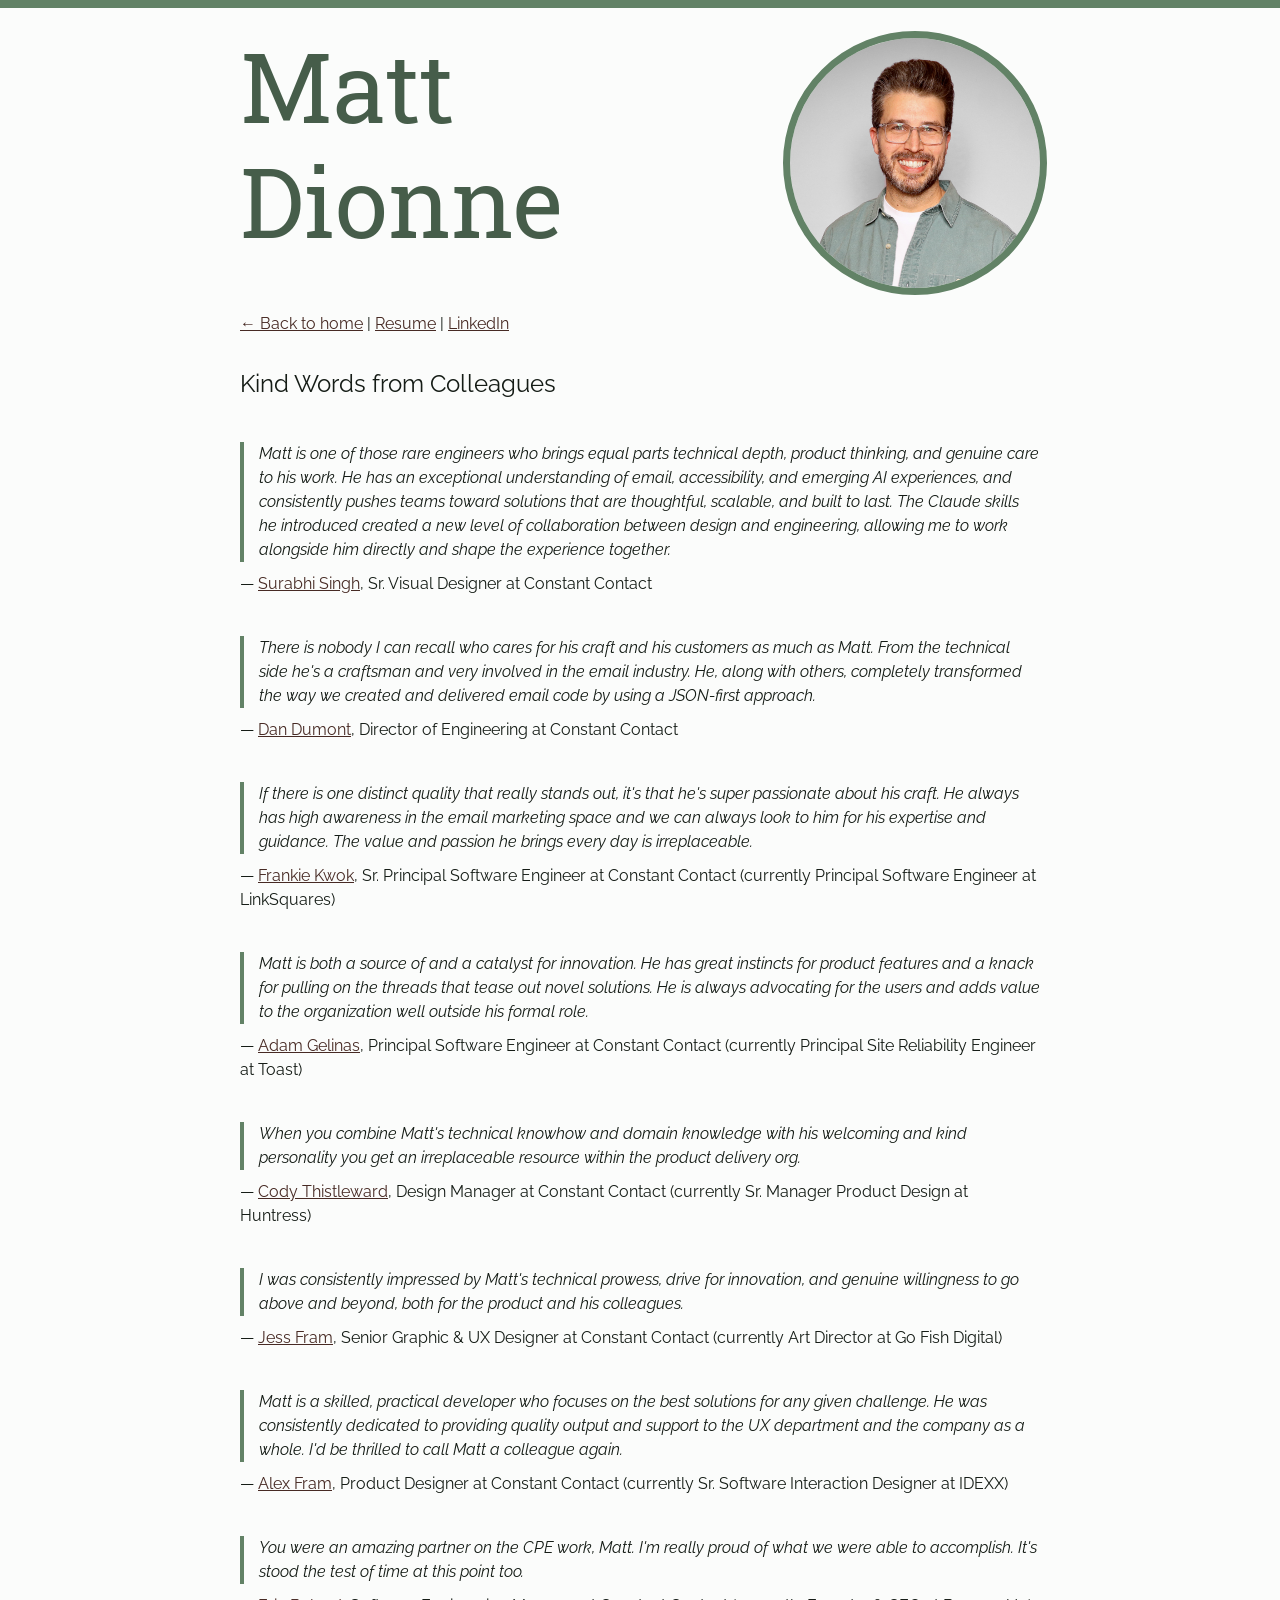
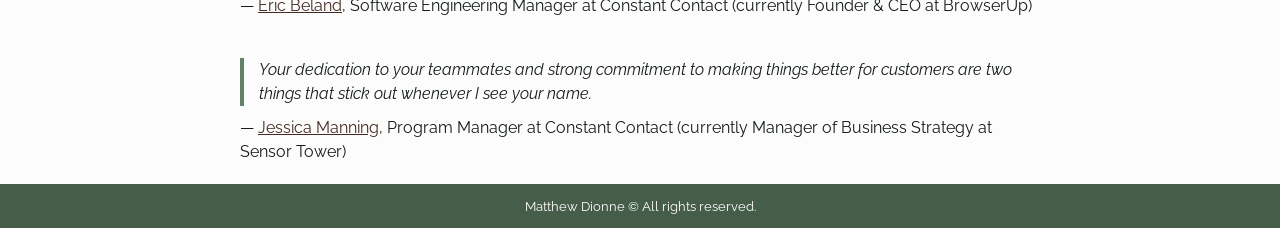
==== kind-words/index.html @ 1f5f088c "added references page, updated resume content, updated page structure and styles" ====
<!DOCTYPE html>
<html lang="en">
<head>
  <meta charset="utf-8">
  <meta name="viewport" content="width=device-width, initial-scale=1">
  <title>Matt Dionne - References</title>
  <link rel="stylesheet" href="/css/main.css">
</head>
<body>
  <div class="container">
    <header>
      <h1>Matt<br>Dionne</h1>
      <div class="profile-image"><img src="/images/matthew-dionne-2026-square.png" alt=""></div>
    </header>
    <nav><a href="/">&#8592; Back to home</a> | <a href="/resume" target="_blank">Resume</a> | <a rel="me" href="https://www.linkedin.com/in/matthewdionne/" target="_blank">LinkedIn</a></nav>
    <main>
      <article>
        <h2>Kind Words from Colleagues</h2>
        <figure>
          <blockquote cite="https://www.linkedin.com/in/matthewdionne/details/recommendations/">
            <p>Matt is one of those rare engineers who brings equal parts technical depth, product thinking, and genuine care to his work. He has an exceptional understanding of email, accessibility, and emerging AI experiences, and consistently pushes teams toward solutions that are thoughtful, scalable, and built to last. The Claude skills he introduced created a new level of collaboration between design and engineering, allowing me to work alongside him directly and shape the experience together.</p>
          </blockquote>
          <figcaption>
            <p>— <a href="https://www.surabhiart.com" target="_blank">Surabhi Singh</a>, Sr. Visual Designer at Constant Contact</p>
          </figcaption>
        </figure>
        <figure>
          <blockquote cite="https://www.linkedin.com/in/matthewdionne/details/recommendations/">
            <p>There is nobody I can recall who cares for his craft and his customers as much as Matt. From the technical side he's a craftsman and very involved in the email industry. He, along with others, completely transformed the way we created and delivered email code by using a JSON-first approach.</p>
          </blockquote>
          <figcaption>
            <p>— <a href="https://www.linkedin.com/in/danieldumont/" target="_blank">Dan Dumont</a>, Director of Engineering at Constant Contact</p>
          </figcaption>
        </figure>
        <figure>
          <blockquote cite="https://www.linkedin.com/in/matthewdionne/details/recommendations/">
            <p>If there is one distinct quality that really stands out, it's that he's super passionate about his craft. He always has high awareness in the email marketing space and we can always look to him for his expertise and guidance. The value and passion he brings every day is irreplaceable.</p>
          </blockquote>
          <figcaption>
            <p>— <a href="https://www.linkedin.com/in/frankkwok/" target="_blank">Frankie Kwok</a>, Sr. Principal Software Engineer at Constant Contact (currently Principal Software Engineer at LinkSquares)</p>
          </figcaption>
        </figure>
        <figure>
          <blockquote cite="https://www.linkedin.com/in/matthewdionne/details/recommendations/">
            <p>Matt is both a source of and a catalyst for innovation. He has great instincts for product features and a knack for pulling on the threads that tease out novel solutions. He is always advocating for the users and adds value to the organization well outside his formal role.</p>
          </blockquote>
          <figcaption>
            <p>— <a href="https://www.linkedin.com/in/adam-gelinas-7276463/" target="_blank">Adam Gelinas</a>, Principal Software Engineer at Constant Contact (currently Principal Site Reliability Engineer at Toast)</p>
          </figcaption>
        </figure>
        <figure>
          <blockquote cite="https://www.linkedin.com/in/matthewdionne/details/recommendations/">
            <p>When you combine Matt's technical knowhow and domain knowledge with his welcoming and kind personality you get an irreplaceable resource within the product delivery org.</p>
          </blockquote>
          <figcaption>
            <p>— <a href="https://www.linkedin.com/in/codydesigner/" target="_blank">Cody Thistleward</a>, Design Manager at Constant Contact (currently Sr. Manager Product Design at Huntress)</p>
          </figcaption>
        </figure>
        <figure>
          <blockquote cite="https://www.linkedin.com/in/matthewdionne/details/recommendations/">
            <p>I was consistently impressed by Matt's technical prowess, drive for innovation, and genuine willingness to go above and beyond, both for the product and his colleagues.</p>
          </blockquote>
          <figcaption>
            <p>— <a href="https://www.linkedin.com/in/jessmarina/" target="_blank">Jess Fram</a>, Senior Graphic & UX Designer at Constant Contact (currently Art Director at Go Fish Digital)</p>
          </figcaption>
        </figure>
        <figure>
          <blockquote cite="https://www.linkedin.com/in/matthewdionne/details/recommendations/">
            <p>Matt is a skilled, practical developer who focuses on the best solutions for any given challenge. He was consistently dedicated to providing quality output and support to the UX department and the company as a whole. I'd be thrilled to call Matt a colleague again.</p>
          </blockquote>
          <figcaption>
            <p>— <a href="https://www.linkedin.com/in/alexfram/" target="_blank">Alex Fram</a>, Product Designer at Constant Contact (currently Sr. Software Interaction Designer at IDEXX)</p>
          </figcaption>
        </figure>
        <figure>
          <blockquote cite="https://www.linkedin.com/feed/update/urn:li:activity:7493719304236843008/">
            <p>You were an amazing partner on the CPE work, Matt. I'm really proud of what we were able to accomplish. It's stood the test of time at this point too.</p>
          </blockquote>
          <figcaption>
            <p>— <a href="https://www.linkedin.com/in/eric-beland-872b46/" target="_blank">Eric Beland</a>, Software Engineering Manager at Constant Contact (currently Founder & CEO at BrowserUp)</p>
          </figcaption>
        </figure>
        <figure>
          <blockquote cite="https://www.linkedin.com/feed/update/urn:li:activity:7493719304236843008/">
            <p>Your dedication to your teammates and strong commitment to making things better for customers are two things that stick out whenever I see your name.</p>
          </blockquote>
          <figcaption>
            <p>— <a href="https://www.linkedin.com/in/jessicamanning-customerexperience/" target="_blank">Jessica Manning</a>, Program Manager at Constant Contact (currently Manager of Business Strategy at Sensor Tower)</p>
          </figcaption>
        </figure>
      </article>
    </main>
  </div>
  <footer>
    <p><small>Matthew Dionne &copy; All rights reserved.</small></p>
  </footer>
</body>
</html>
---- css/main.css ----
@import url('https://fonts.googleapis.com/css2?family=Raleway:ital,wght@0,100..900;1,100..900&family=Roboto+Slab:wght@100..900&display=swap');

html, body {
  height: 100%;
  margin: 0;
  padding: 0;
}
body {
  background: #FBFCFB;
  display: flex;
  flex-direction: column;
}
h1, h2, h3, h4, p, nav, li {
  font-family: Raleway, sans-serif;
  color: #151C16;
  margin: 0;
  padding: 10px 0px;
  line-height: 1.5em;
  font-weight: normal;
}
h1 {
  font-family: "Roboto Slab", serif;
  font-size: 6em;
  line-height: 1.2em;
  color: #465D4A;
}
a {
  color: #472a24;
}
ul, figure {
  margin: 0;
}
blockquote {
  border-left: 4px solid #628266;
  font-style: italic;
  margin: 30px 0 0;
  padding-left: 15px;
}
blockquote p {
  padding: 0;
}
.container {
  border-top: 8px solid #628266;
  flex: 1;
}
header {
  display: flex;
  flex-wrap: wrap;
}
header, nav, main {
  max-width: 800px;
  margin: 0 auto;
  padding: 10px 20px;
}
header h1 {
  flex: 3;
}
header .profile-image {
  flex: 1;
  padding: 20px 0px 0px;
  text-align: center;
}
header img {
  width: 250px;
  border-radius: 150px;
  outline: 7px solid #628266;
}
footer {
  background-color: #465D4A;
  text-align: center;
}
footer p {
  color: #FFFFFF;
}
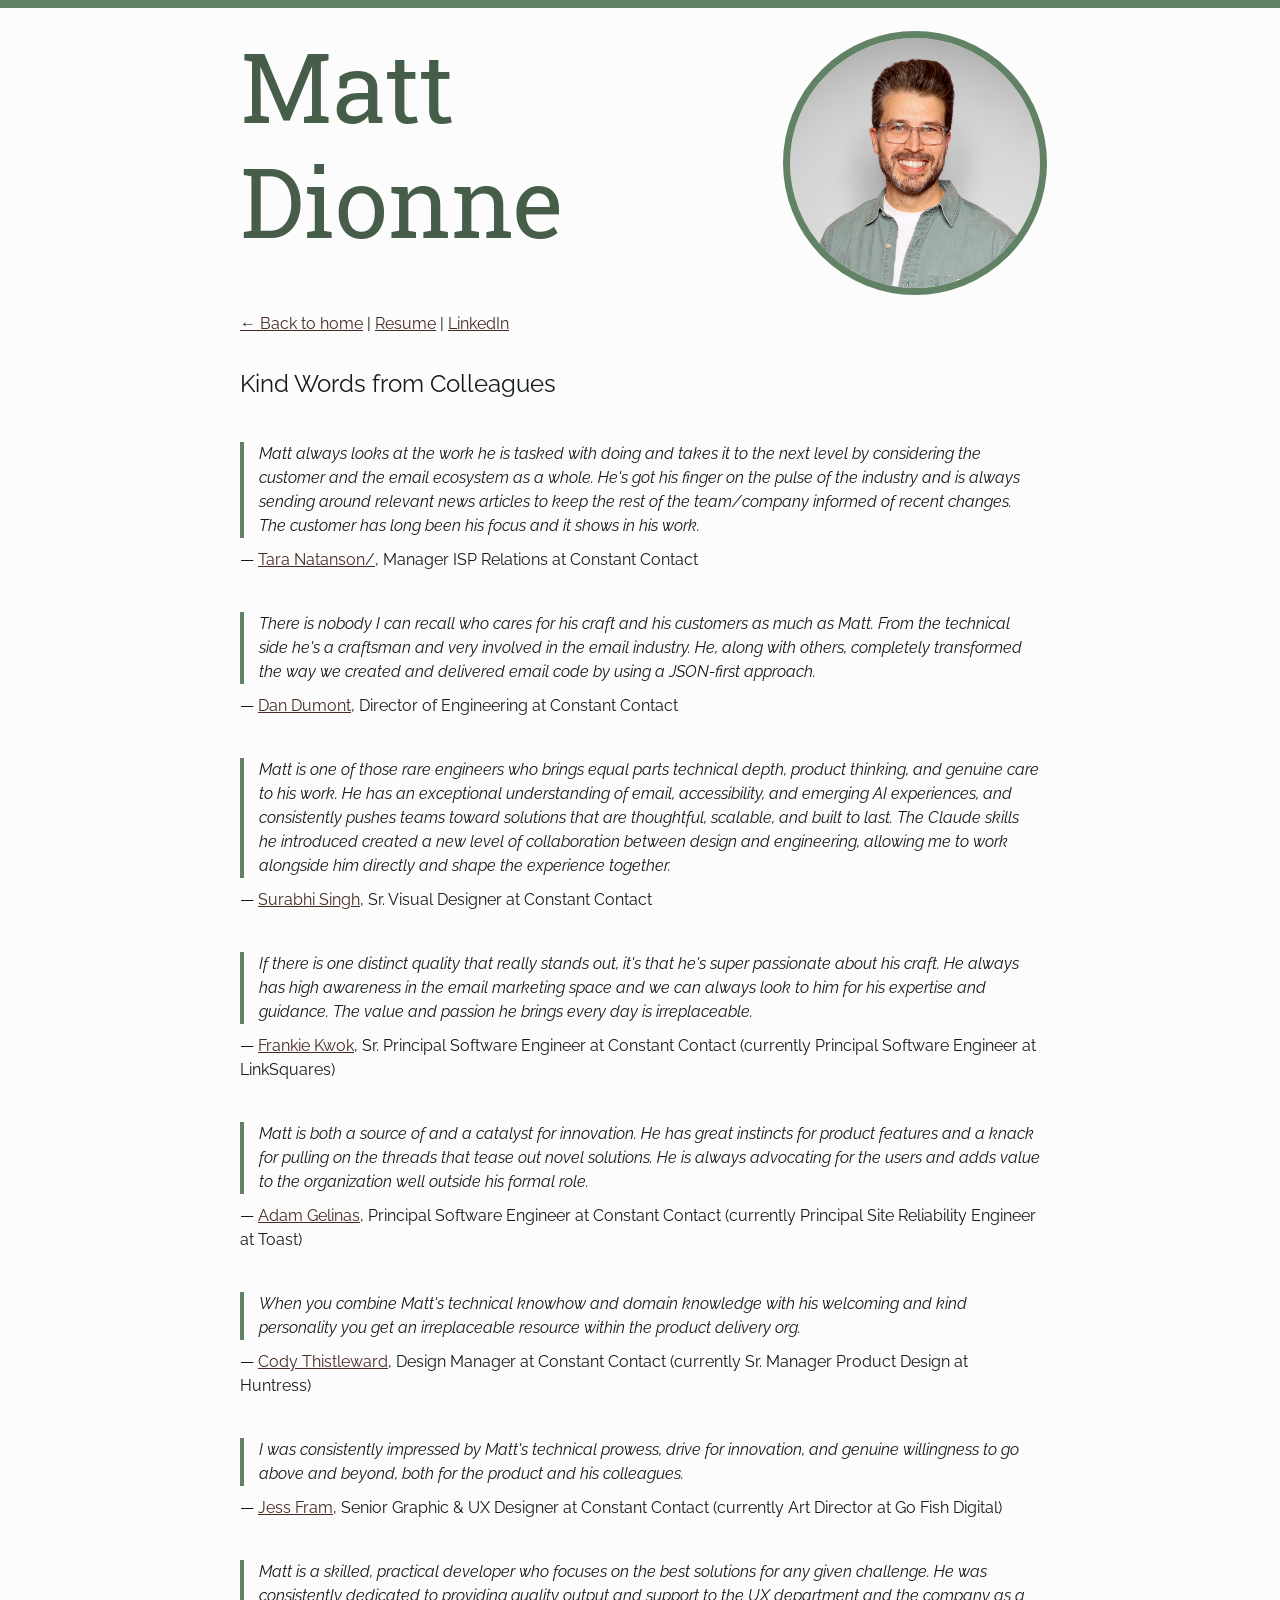
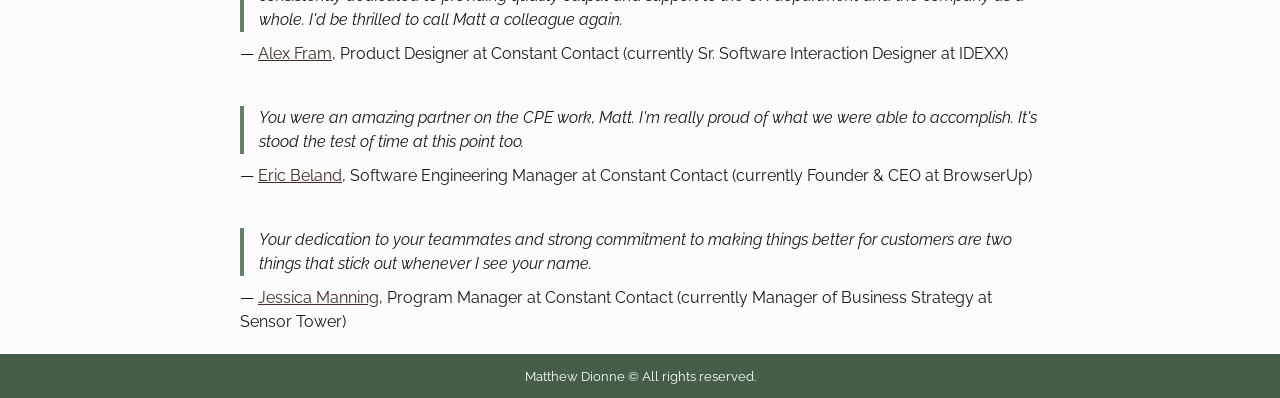
==== commit b2c65560: "added new reference" ====
--- a/kind-words/index.html
+++ b/kind-words/index.html
@@ -18,10 +18,10 @@
         <h2>Kind Words from Colleagues</h2>
         <figure>
           <blockquote cite="https://www.linkedin.com/in/matthewdionne/details/recommendations/">
-            <p>Matt is one of those rare engineers who brings equal parts technical depth, product thinking, and genuine care to his work. He has an exceptional understanding of email, accessibility, and emerging AI experiences, and consistently pushes teams toward solutions that are thoughtful, scalable, and built to last. The Claude skills he introduced created a new level of collaboration between design and engineering, allowing me to work alongside him directly and shape the experience together.</p>
+            <p>Matt always looks at the work he is tasked with doing and takes it to the next level by considering the customer and the email ecosystem as a whole. He's got his finger on the pulse of the industry and is always sending around relevant news articles to keep the rest of the team/company informed of recent changes. The customer has long been his focus and it shows in his work.</p>
           </blockquote>
           <figcaption>
-            <p>— <a href="https://www.surabhiart.com" target="_blank">Surabhi Singh</a>, Sr. Visual Designer at Constant Contact</p>
+            <p>— <a href="https://www.linkedin.com/in/tara-natanson/" target="_blank">Tara Natanson/</a>, Manager ISP Relations at Constant Contact</p>
           </figcaption>
         </figure>
         <figure>
@@ -30,6 +30,14 @@
           </blockquote>
           <figcaption>
             <p>— <a href="https://www.linkedin.com/in/danieldumont/" target="_blank">Dan Dumont</a>, Director of Engineering at Constant Contact</p>
+          </figcaption>
+        </figure>
+        <figure>
+          <blockquote cite="https://www.linkedin.com/in/matthewdionne/details/recommendations/">
+            <p>Matt is one of those rare engineers who brings equal parts technical depth, product thinking, and genuine care to his work. He has an exceptional understanding of email, accessibility, and emerging AI experiences, and consistently pushes teams toward solutions that are thoughtful, scalable, and built to last. The Claude skills he introduced created a new level of collaboration between design and engineering, allowing me to work alongside him directly and shape the experience together.</p>
+          </blockquote>
+          <figcaption>
+            <p>— <a href="https://www.surabhiart.com" target="_blank">Surabhi Singh</a>, Sr. Visual Designer at Constant Contact</p>
           </figcaption>
         </figure>
         <figure>
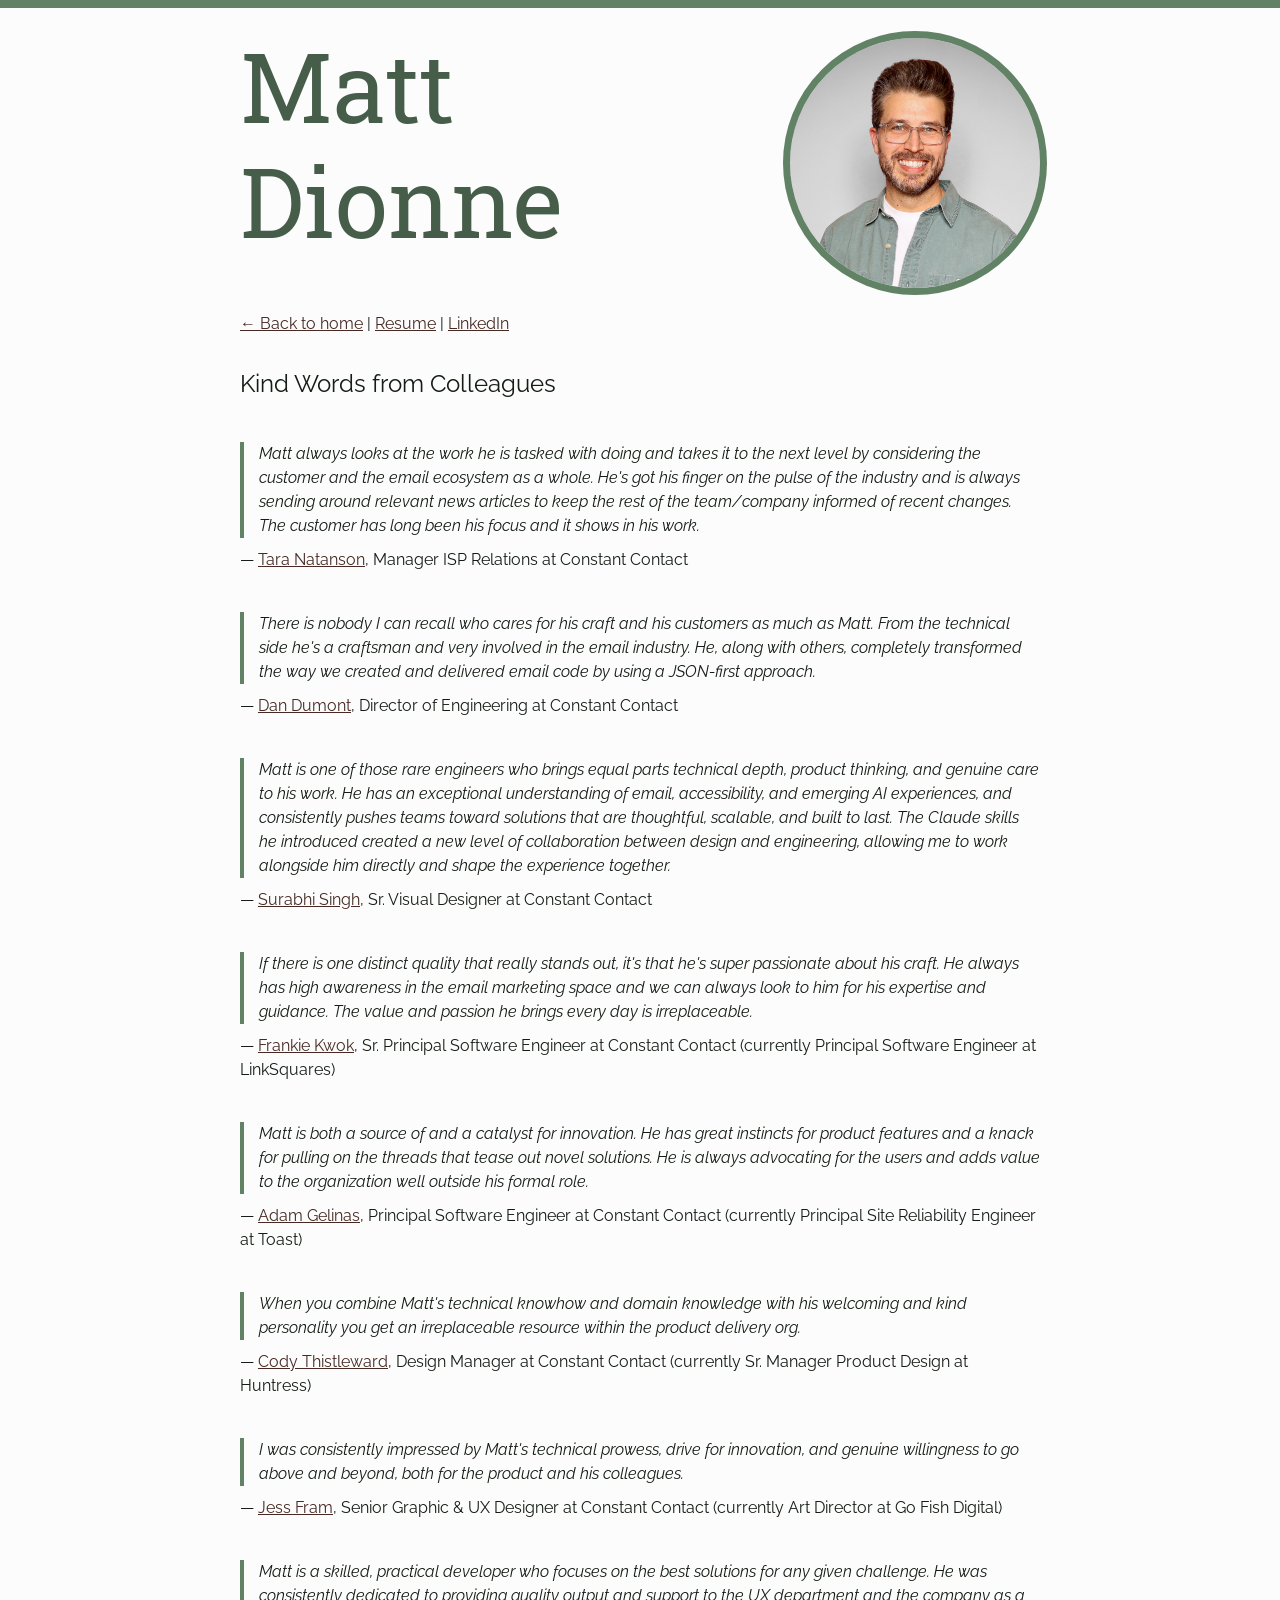
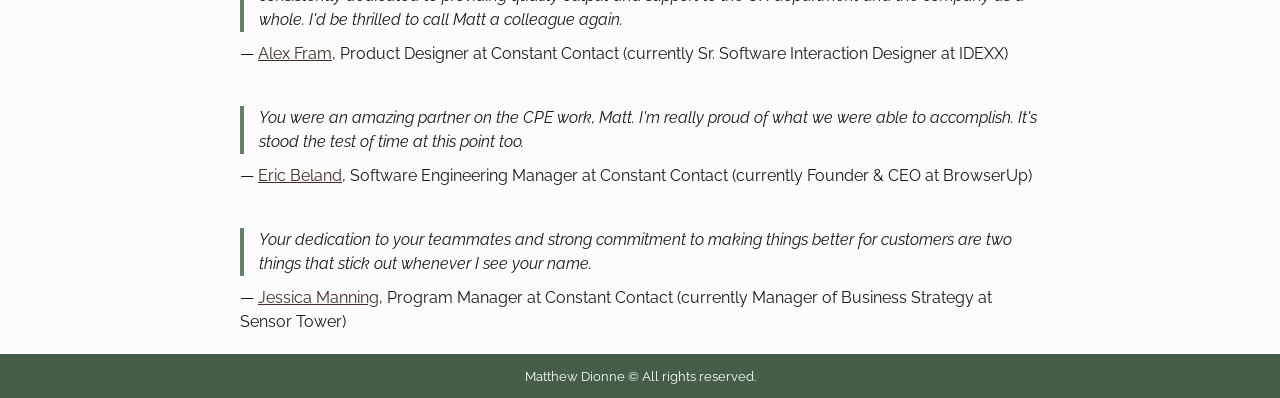
==== commit e8581740: "added litmus video and references links" ====
--- a/kind-words/index.html
+++ b/kind-words/index.html
@@ -5,6 +5,10 @@
   <meta name="viewport" content="width=device-width, initial-scale=1">
   <title>Matt Dionne - References</title>
   <link rel="stylesheet" href="/css/main.css">
+  <link rel="shortcut icon" href="/favicon.ico">
+  <link rel="apple-touch-icon" sizes="180x180" href="/images/apple-touch-icon.png">
+  <link rel="icon" type="image/png" sizes="32x32" href="/images/favicon-32x32.png">
+  <link rel="icon" type="image/png" sizes="16x16" href="/images/favicon-16x16.png">
 </head>
 <body>
   <div class="container">
@@ -12,7 +16,7 @@
       <h1>Matt<br>Dionne</h1>
       <div class="profile-image"><img src="/images/matthew-dionne-2026-square.png" alt=""></div>
     </header>
-    <nav><a href="/">&#8592; Back to home</a> | <a href="/resume" target="_blank">Resume</a> | <a rel="me" href="https://www.linkedin.com/in/matthewdionne/" target="_blank">LinkedIn</a></nav>
+    <nav><a href="/">&#8592; Back to home</a> | <a href="/resume">Resume</a> | <a rel="me" href="https://www.linkedin.com/in/matthewdionne/" target="_blank">LinkedIn</a></nav>
     <main>
       <article>
         <h2>Kind Words from Colleagues</h2>
@@ -21,7 +25,7 @@
             <p>Matt always looks at the work he is tasked with doing and takes it to the next level by considering the customer and the email ecosystem as a whole. He's got his finger on the pulse of the industry and is always sending around relevant news articles to keep the rest of the team/company informed of recent changes. The customer has long been his focus and it shows in his work.</p>
           </blockquote>
           <figcaption>
-            <p>— <a href="https://www.linkedin.com/in/tara-natanson/" target="_blank">Tara Natanson/</a>, Manager ISP Relations at Constant Contact</p>
+            <p>— <a href="https://www.linkedin.com/in/tara-natanson/" target="_blank">Tara Natanson</a>, Manager ISP Relations at Constant Contact</p>
           </figcaption>
         </figure>
         <figure>
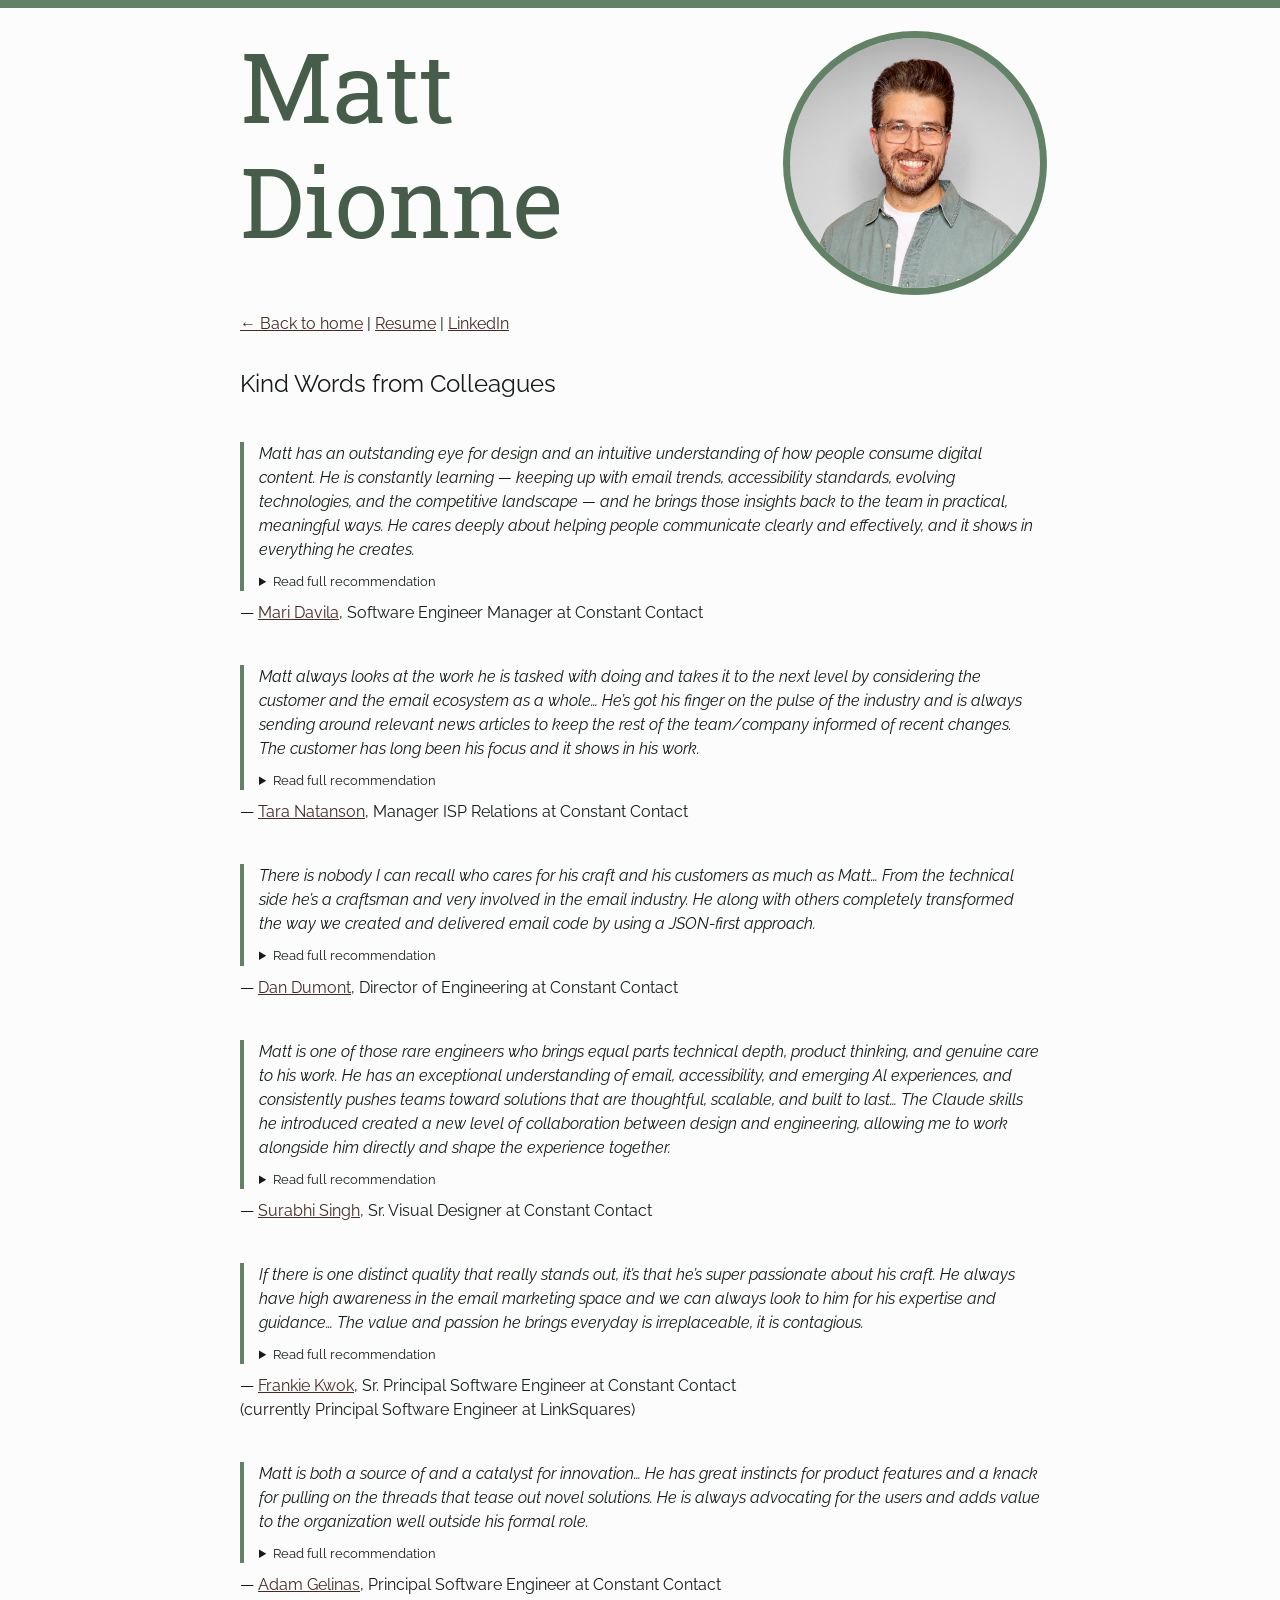
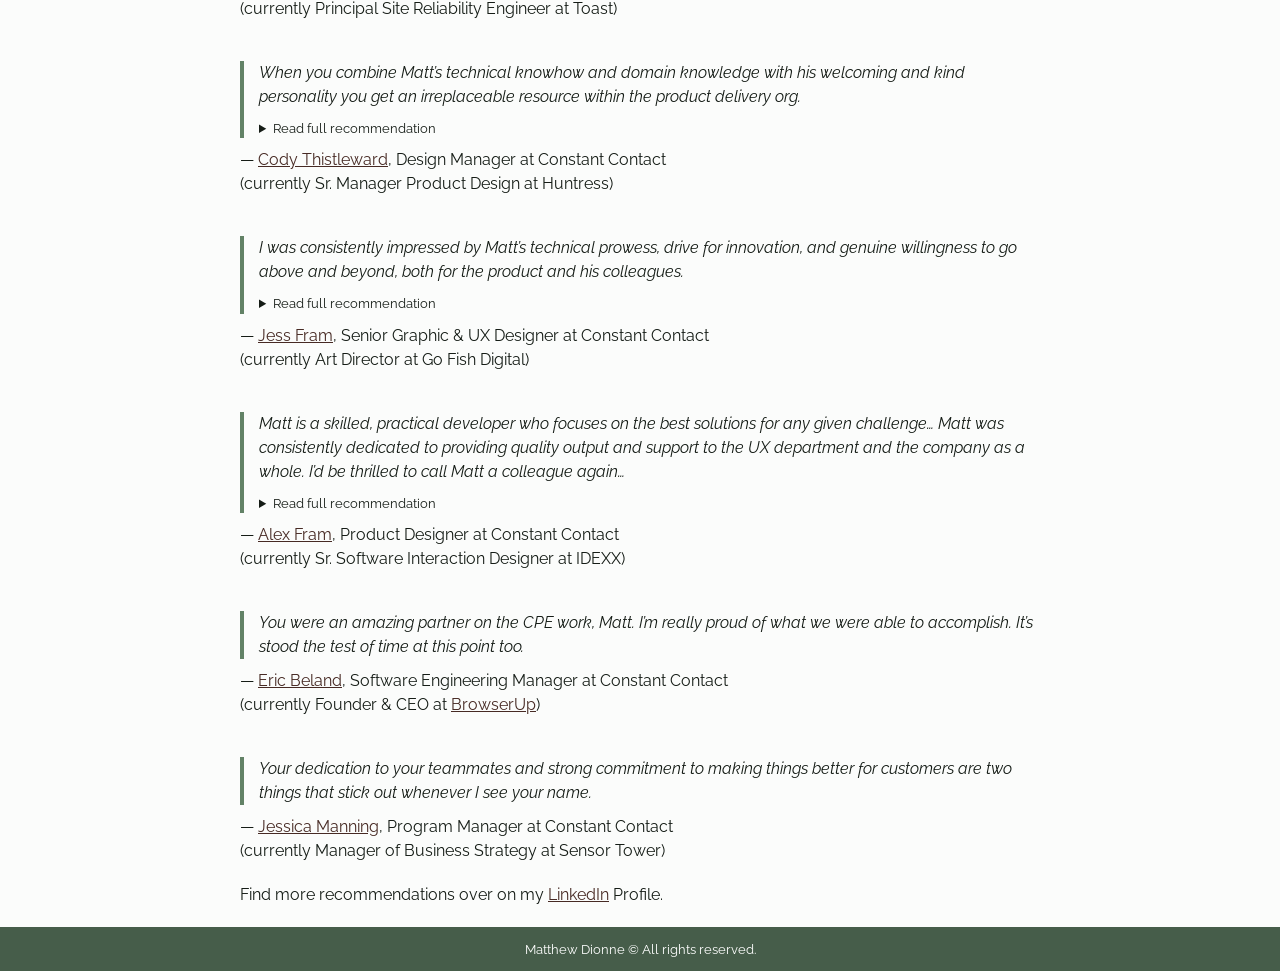
==== commit 31bcb003: "added new reference and added full content to existing references" ====
--- a/kind-words/index.html
+++ b/kind-words/index.html
@@ -22,84 +22,116 @@
         <h2>Kind Words from Colleagues</h2>
         <figure>
           <blockquote cite="https://www.linkedin.com/in/matthewdionne/details/recommendations/">
-            <p>Matt always looks at the work he is tasked with doing and takes it to the next level by considering the customer and the email ecosystem as a whole. He's got his finger on the pulse of the industry and is always sending around relevant news articles to keep the rest of the team/company informed of recent changes. The customer has long been his focus and it shows in his work.</p>
+            <p>Matt has an outstanding eye for design and an intuitive understanding of how people consume digital content. He is constantly learning — keeping up with email trends, accessibility standards, evolving technologies, and the competitive landscape — and he brings those insights back to the team in practical, meaningful ways. He cares deeply about helping people communicate clearly and effectively, and it shows in everything he creates.</p>
+            <details>
+              <summary>Read full recommendation</summary>
+              <p>I’ve been fortunate to work with Matt Dionne in several different roles during my time at Constant Contact, and every experience has reinforced what an exceptional professional he is. When I joined the company in 2018 on the mobile application team, Matt was already a recognized expert in email and was one of the key architects behind the document format that still powers our email editor today. Working alongside him, I was continually impressed by the depth of his knowledge, his thoughtful approach to solving problems, and his unwavering focus on creating the best possible experience for customers.</p>
+              <p>I later had the privilege of managing Matt on the Templates team, where I saw firsthand the breadth of his talents. Matt has an outstanding eye for design and an intuitive understanding of how people consume digital content. He is constantly learning—keeping up with email trends, accessibility standards, evolving technologies, and the competitive landscape—and he brings those insights back to the team in practical, meaningful ways. He cares deeply about helping people communicate clearly and effectively, and it shows in everything he creates. Beyond his expertise, Matt is a trusted teammate who shares knowledge freely, welcomes collaboration, and consistently raises the quality of the work around him.</p>
+              <p>While Matt is widely known for his expertise in email marketing, his strengths extend far beyond that domain. His combination of product vision, user-centered design thinking, accessibility expertise, communication skills, and deep understanding of digital experiences would make him an asset to any organization building customer-facing products. Whether the focus is marketing technology, product design, digital communications, or creating exceptional user experiences, Matt has the talent, curiosity, and professionalism to make a meaningful impact. I would welcome the opportunity to work with him again without hesitation.</p>
+            </details>
           </blockquote>
-          <figcaption>
-            <p>— <a href="https://www.linkedin.com/in/tara-natanson/" target="_blank">Tara Natanson</a>, Manager ISP Relations at Constant Contact</p>
-          </figcaption>
+          <figcaption>— <a href="https://www.linkedin.com/in/maridavila1/" target="_blank">Mari Davila</a>, Software Engineer Manager at Constant Contact</figcaption>
         </figure>
         <figure>
           <blockquote cite="https://www.linkedin.com/in/matthewdionne/details/recommendations/">
-            <p>There is nobody I can recall who cares for his craft and his customers as much as Matt. From the technical side he's a craftsman and very involved in the email industry. He, along with others, completely transformed the way we created and delivered email code by using a JSON-first approach.</p>
+            <p>Matt always looks at the work he is tasked with doing and takes it to the next level by considering the customer and the email ecosystem as a whole&#8230; He’s got his finger on the pulse of the industry and is always sending around relevant news articles to keep the rest of the team/company informed of recent changes. The customer has long been his focus and it shows in his work.</p>
+            <details>
+              <summary>Read full recommendation</summary>
+              <p>I have had the pleasure of working with Matt on and off for the last 17 years at Constant Contact.  We have always been in different groups but our work was connected on many occasions.  Matt always looks at the work he is tasked with doing and takes it to the next level by considering the customer and the email ecosystem as a whole. When he finds something that "isn’t quite right" in the product, he goes out of his way to make sure the correct team is aware of the issue.  He’s got his finger on the pulse of the industry and is always sending around relevant news articles to keep the rest of the team/company informed of recent changes. The customer has long been his focus and it shows in his work.</p>
+            </details>
           </blockquote>
-          <figcaption>
-            <p>— <a href="https://www.linkedin.com/in/danieldumont/" target="_blank">Dan Dumont</a>, Director of Engineering at Constant Contact</p>
-          </figcaption>
+          <figcaption>— <a href="https://www.linkedin.com/in/tara-natanson/" target="_blank">Tara Natanson</a>, Manager ISP Relations at Constant Contact</figcaption>
         </figure>
         <figure>
           <blockquote cite="https://www.linkedin.com/in/matthewdionne/details/recommendations/">
-            <p>Matt is one of those rare engineers who brings equal parts technical depth, product thinking, and genuine care to his work. He has an exceptional understanding of email, accessibility, and emerging AI experiences, and consistently pushes teams toward solutions that are thoughtful, scalable, and built to last. The Claude skills he introduced created a new level of collaboration between design and engineering, allowing me to work alongside him directly and shape the experience together.</p>
+            <p>There is nobody I can recall who cares for his craft and his customers as much as Matt&#8230; From the technical side he’s a craftsman and very involved in the email industry. He along with others completely transformed the way we created and delivered email code by using a JSON-first approach.</p>
+            <details>
+              <summary>Read full recommendation</summary>
+              <p>I worked with Matt at Constant Contact for over 12 years. We were in the same onboarding class together. Throughout the years I’ve had the privilege to work with him in different capacities (as a peer and as his manager).</p>
+              <p>There is nobody I can recall who cares for his craft and his customers as much as Matt. He’s pragmatic in his approach and consistent in his messaging. What I appreciate about Matt is his candor and drive to “do the right thing.”</p>
+              <p>From the technical side he’s a craftsman and very involved in the email industry. He along with others completely transformed the way we created and delivered email code by using a JSON-first approach. He’s an advocate for tech debt and always considers good systems design.</p>
+              <p>Above all else, Matt is simply a great person, “one of the good ones.” He’s the type of individual you want to have on your team. He’s accountable, a great listener, motivator, and collaborator. He’s going to do big things!</p>
+            </details>
           </blockquote>
-          <figcaption>
-            <p>— <a href="https://www.surabhiart.com" target="_blank">Surabhi Singh</a>, Sr. Visual Designer at Constant Contact</p>
-          </figcaption>
+          <figcaption>— <a href="https://www.linkedin.com/in/danieldumont/" target="_blank">Dan Dumont</a>, Director of Engineering at Constant Contact</figcaption>
         </figure>
         <figure>
           <blockquote cite="https://www.linkedin.com/in/matthewdionne/details/recommendations/">
-            <p>If there is one distinct quality that really stands out, it's that he's super passionate about his craft. He always has high awareness in the email marketing space and we can always look to him for his expertise and guidance. The value and passion he brings every day is irreplaceable.</p>
+            <p>Matt is one of those rare engineers who brings equal parts technical depth, product thinking, and genuine care to his work. He has an exceptional understanding of email, accessibility, and emerging Al experiences, and consistently pushes teams toward solutions that are thoughtful, scalable, and built to last&#8230; The Claude skills he introduced created a new level of collaboration between design and engineering, allowing me to work alongside him directly and shape the experience together.</p>
+            <details>
+              <summary>Read full recommendation</summary>
+              <p>I had the opportunity of working with Matt on Constant Contact’s Al-powered campaign experiences, where he built the document framework that became the foundation for email and landing pages. Matt is one of those rare engineers who brings equal parts technical depth, product thinking, and genuine care to his work. He has an exceptional understanding of email, accessibility, and emerging Al experiences, and consistently pushes teams toward solutions that are thoughtful, scalable, and built to last.</p>
+              <p>What I value most is how he works: curious and pragmatic, always willing to challenge assumptions in service of a better outcome. He’s a trusted partner across disciplines and someone who makes the people around him better. The Claude skills he introduced created a new level of collaboration between design and engineering, allowing me to work alongside him directly and shape the experience together.</p>
+              <p>Matt is the kind of engineer every product team hopes to have deeply technical, thoughtful about the bigger picture, and genuinely invested in building the right thing. He brings a rare combination of expertise, curiosity, and partnership that makes everyone around him better. I would gladly work with Matt again and highly recommend him to any team building ambitious Al-powered products.</p>
+            </details>
           </blockquote>
-          <figcaption>
-            <p>— <a href="https://www.linkedin.com/in/frankkwok/" target="_blank">Frankie Kwok</a>, Sr. Principal Software Engineer at Constant Contact (currently Principal Software Engineer at LinkSquares)</p>
-          </figcaption>
+          <figcaption>— <a href="https://www.surabhiart.com" target="_blank">Surabhi Singh</a>, Sr. Visual Designer at Constant Contact</figcaption>
         </figure>
         <figure>
           <blockquote cite="https://www.linkedin.com/in/matthewdionne/details/recommendations/">
-            <p>Matt is both a source of and a catalyst for innovation. He has great instincts for product features and a knack for pulling on the threads that tease out novel solutions. He is always advocating for the users and adds value to the organization well outside his formal role.</p>
+            <p>If there is one distinct quality that really stands out, it’s that he’s super passionate about his craft. He always have high awareness in the email marketing space and we can always look to him for his expertise and guidance&#8230; The value and passion he brings everyday is irreplaceable, it is contagious.</p>
+            <details>
+              <summary>Read full recommendation</summary>
+              <p>Matt has always been a pleasure to work with. He’s smart, collaborative and pragmatic. He’s always willing to learn new skills. He’s not afraid of stepping out of his comfort zone. He’s one of my favorite people to work with and depend on.</p>
+              <p>If there is one distinct quality that really stands out, it’s that he’s super passionate about his craft. He always have high awareness in the email marketing space and we can always look to him for his expertise and guidance. Within our team, we jokingly say that we should have Matt be CEO. It speaks to his knowledge and that he is clearly one of the most important people in the company. The value and passion he brings everyday is irreplaceable, it is contagious. I can daringly say that nobody cares and wants the company to succeed as much as Matt does. This quality won’t shows up on paper but is extremely valuable and rare.</p>
+            </details>
           </blockquote>
-          <figcaption>
-            <p>— <a href="https://www.linkedin.com/in/adam-gelinas-7276463/" target="_blank">Adam Gelinas</a>, Principal Software Engineer at Constant Contact (currently Principal Site Reliability Engineer at Toast)</p>
-          </figcaption>
+          <figcaption>— <a href="https://www.linkedin.com/in/frankkwok/" target="_blank">Frankie Kwok</a>, Sr. Principal Software Engineer at Constant Contact <br>(currently Principal Software Engineer at LinkSquares)</figcaption>
         </figure>
         <figure>
           <blockquote cite="https://www.linkedin.com/in/matthewdionne/details/recommendations/">
-            <p>When you combine Matt's technical knowhow and domain knowledge with his welcoming and kind personality you get an irreplaceable resource within the product delivery org.</p>
+            <p>Matt is both a source of and a catalyst for innovation&#8230; He has great instincts for product features and a knack for pulling on the threads that tease out novel solutions. He is always advocating for the users and adds value to the organization well outside his formal role.</p>
+            <details>
+              <summary>Read full recommendation</summary>
+              <p>Matt is both a source of and a catalyst for innovation. Whenever I showed up to a meeting and saw Matt was there I knew we were going to have fun discussing creative ideas. He has great instincts for product features and a knack for pulling on the threads that tease out novel solutions. He is always advocating for the users and adds value to the organization well outside his formal role.</p>
+            </details>
           </blockquote>
-          <figcaption>
-            <p>— <a href="https://www.linkedin.com/in/codydesigner/" target="_blank">Cody Thistleward</a>, Design Manager at Constant Contact (currently Sr. Manager Product Design at Huntress)</p>
-          </figcaption>
+          <figcaption>— <a href="https://www.linkedin.com/in/adam-gelinas-7276463/" target="_blank">Adam Gelinas</a>, Principal Software Engineer at Constant Contact <br>(currently Principal Site Reliability Engineer at Toast)</figcaption>
         </figure>
         <figure>
           <blockquote cite="https://www.linkedin.com/in/matthewdionne/details/recommendations/">
-            <p>I was consistently impressed by Matt's technical prowess, drive for innovation, and genuine willingness to go above and beyond, both for the product and his colleagues.</p>
+            <p>When you combine Matt’s technical knowhow and domain knowledge with his welcoming and kind personality you get an irreplaceable resource within the product delivery org.</p>
+            <details>
+              <summary>Read full recommendation</summary>
+              <p>A consistent, informed, advocate.</p>
+              <p>When you combine Matt’s technical knowhow and domain knowledge with his welcoming and kind personality you get an irreplaceable resource within the product delivery org. Constant Contact is lucky to have him!</p>
+            </details>
           </blockquote>
-          <figcaption>
-            <p>— <a href="https://www.linkedin.com/in/jessmarina/" target="_blank">Jess Fram</a>, Senior Graphic & UX Designer at Constant Contact (currently Art Director at Go Fish Digital)</p>
-          </figcaption>
+          <figcaption>— <a href="https://www.linkedin.com/in/codydesigner/" target="_blank">Cody Thistleward</a>, Design Manager at Constant Contact <br>(currently Sr. Manager Product Design at Huntress)</figcaption>
         </figure>
         <figure>
           <blockquote cite="https://www.linkedin.com/in/matthewdionne/details/recommendations/">
-            <p>Matt is a skilled, practical developer who focuses on the best solutions for any given challenge. He was consistently dedicated to providing quality output and support to the UX department and the company as a whole. I'd be thrilled to call Matt a colleague again.</p>
+            <p>I was consistently impressed by Matt’s technical prowess, drive for innovation, and genuine willingness to go above and beyond, both for the product and his colleagues.</p>
+            <details>
+              <summary>Read full recommendation</summary>
+              <p>I was lucky enough to work with Matt during my time as a Visual Designer at Constant Contact, where we collaborated to design &amp; deploy 100+ email templates. I was consistently impressed by Matt’s technical prowess, drive for innovation, and genuine willingness to go above and beyond, both for the product and his colleagues. If Matt could make a hologram of himself so that he could work for all the companies, the world would be a better place!</p>
+            </details>
           </blockquote>
-          <figcaption>
-            <p>— <a href="https://www.linkedin.com/in/alexfram/" target="_blank">Alex Fram</a>, Product Designer at Constant Contact (currently Sr. Software Interaction Designer at IDEXX)</p>
-          </figcaption>
+          <figcaption>— <a href="https://www.linkedin.com/in/jessmarina/" target="_blank">Jess Fram</a>, Senior Graphic &amp; UX Designer at Constant Contact <br>(currently Art Director at Go Fish Digital)</figcaption>
+        </figure>
+        <figure>
+          <blockquote cite="https://www.linkedin.com/in/matthewdionne/details/recommendations/">
+            <p>Matt is a skilled, practical developer who focuses on the best solutions for any given challenge&#8230; Matt was consistently dedicated to providing quality output and support to the UX department and the company as a whole. I’d be thrilled to call Matt a colleague again&#8230;</p>
+            <details>
+              <summary>Read full recommendation</summary>
+              <p>Matt is a skilled, practical developer who focuses on the best solutions for any given challenge. He is also possibly the most pleasant colleague I’ve ever had the pleasure of working with. We worked together directly on the Templates team under the UX group at Constant Contact, and then indirectly after I moved on to another focus under UX. Matt was consistently dedicated to providing quality output and support to the UX department and the company as a whole. I’d be thrilled to call Matt a colleague again in the future and highly recommend him for any team.</p>
+            </details>
+          </blockquote>
+          <figcaption>— <a href="https://www.linkedin.com/in/alexfram/" target="_blank">Alex Fram</a>, Product Designer at Constant Contact <br>(currently Sr. Software Interaction Designer at IDEXX)</figcaption>
         </figure>
         <figure>
           <blockquote cite="https://www.linkedin.com/feed/update/urn:li:activity:7493719304236843008/">
-            <p>You were an amazing partner on the CPE work, Matt. I'm really proud of what we were able to accomplish. It's stood the test of time at this point too.</p>
+            <p>You were an amazing partner on the CPE work, Matt. I’m really proud of what we were able to accomplish. It’s stood the test of time at this point too.</p>
           </blockquote>
-          <figcaption>
-            <p>— <a href="https://www.linkedin.com/in/eric-beland-872b46/" target="_blank">Eric Beland</a>, Software Engineering Manager at Constant Contact (currently Founder & CEO at BrowserUp)</p>
-          </figcaption>
+          <figcaption>— <a href="https://www.linkedin.com/in/eric-beland-872b46/" target="_blank">Eric Beland</a>, Software Engineering Manager at Constant Contact <br>(currently Founder &amp; CEO at <a href="https://browserup.com/" target="_blank">BrowserUp</a>)</figcaption>
         </figure>
         <figure>
           <blockquote cite="https://www.linkedin.com/feed/update/urn:li:activity:7493719304236843008/">
             <p>Your dedication to your teammates and strong commitment to making things better for customers are two things that stick out whenever I see your name.</p>
           </blockquote>
-          <figcaption>
-            <p>— <a href="https://www.linkedin.com/in/jessicamanning-customerexperience/" target="_blank">Jessica Manning</a>, Program Manager at Constant Contact (currently Manager of Business Strategy at Sensor Tower)</p>
-          </figcaption>
+          <figcaption>— <a href="https://www.linkedin.com/in/jessicamanning-customerexperience/" target="_blank">Jessica Manning</a>, Program Manager at Constant Contact <br>(currently Manager of Business Strategy at Sensor Tower)</figcaption>
         </figure>
+        <p>Find more recommendations over on my <a rel="me" href="https://www.linkedin.com/in/matthewdionne/details/recommendations/" target="_blank">LinkedIn</a> Profile.</p>
       </article>
     </main>
   </div>
--- a/css/main.css
+++ b/css/main.css
@@ -10,7 +10,7 @@
   display: flex;
   flex-direction: column;
 }
-h1, h2, h3, h4, p, nav, li {
+h1, h2, h3, h4, p, nav, li, figcaption, details {
   font-family: Raleway, sans-serif;
   color: #151C16;
   margin: 0;
@@ -36,8 +36,13 @@
   margin: 30px 0 0;
   padding-left: 15px;
 }
-blockquote p {
+blockquote > p {
   padding: 0;
+}
+details {
+  font-style: normal;
+  font-size: 0.8em;
+  padding: 10px 0 0;
 }
 .container {
   border-top: 8px solid #628266;
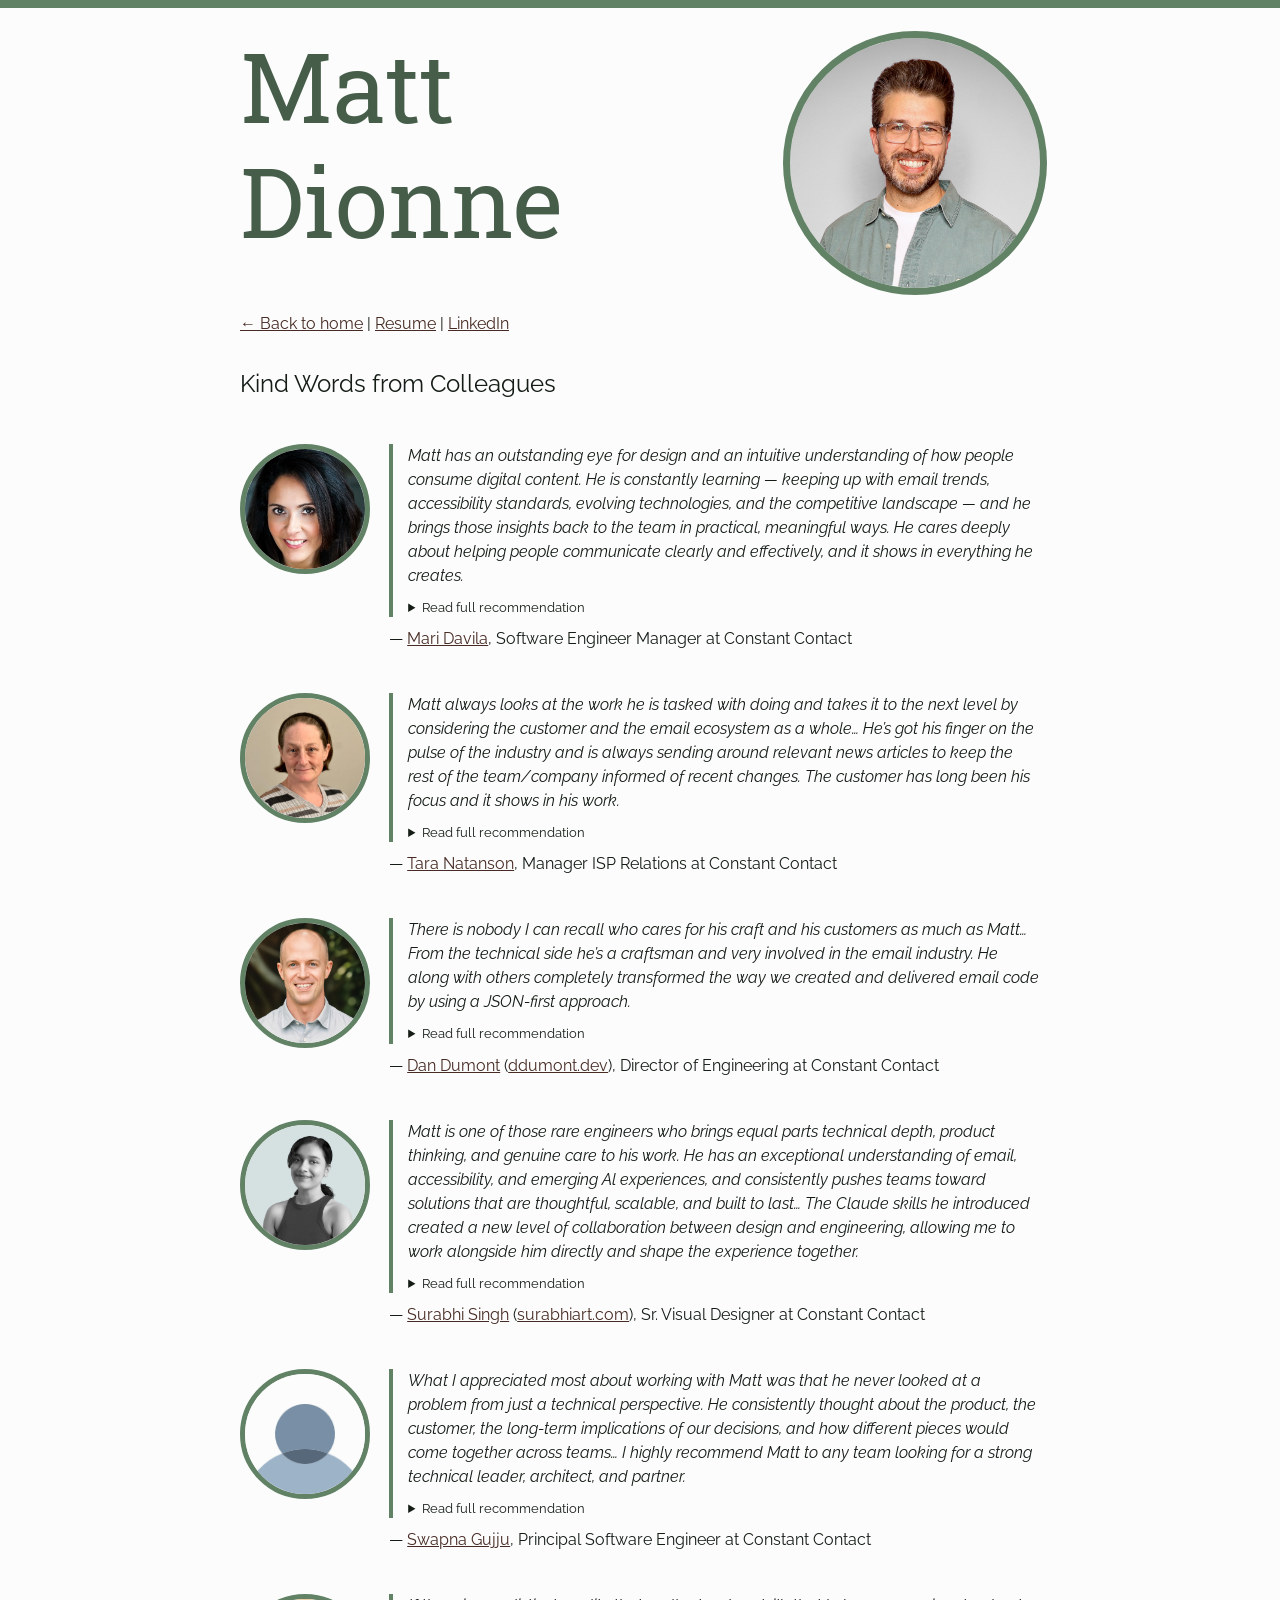
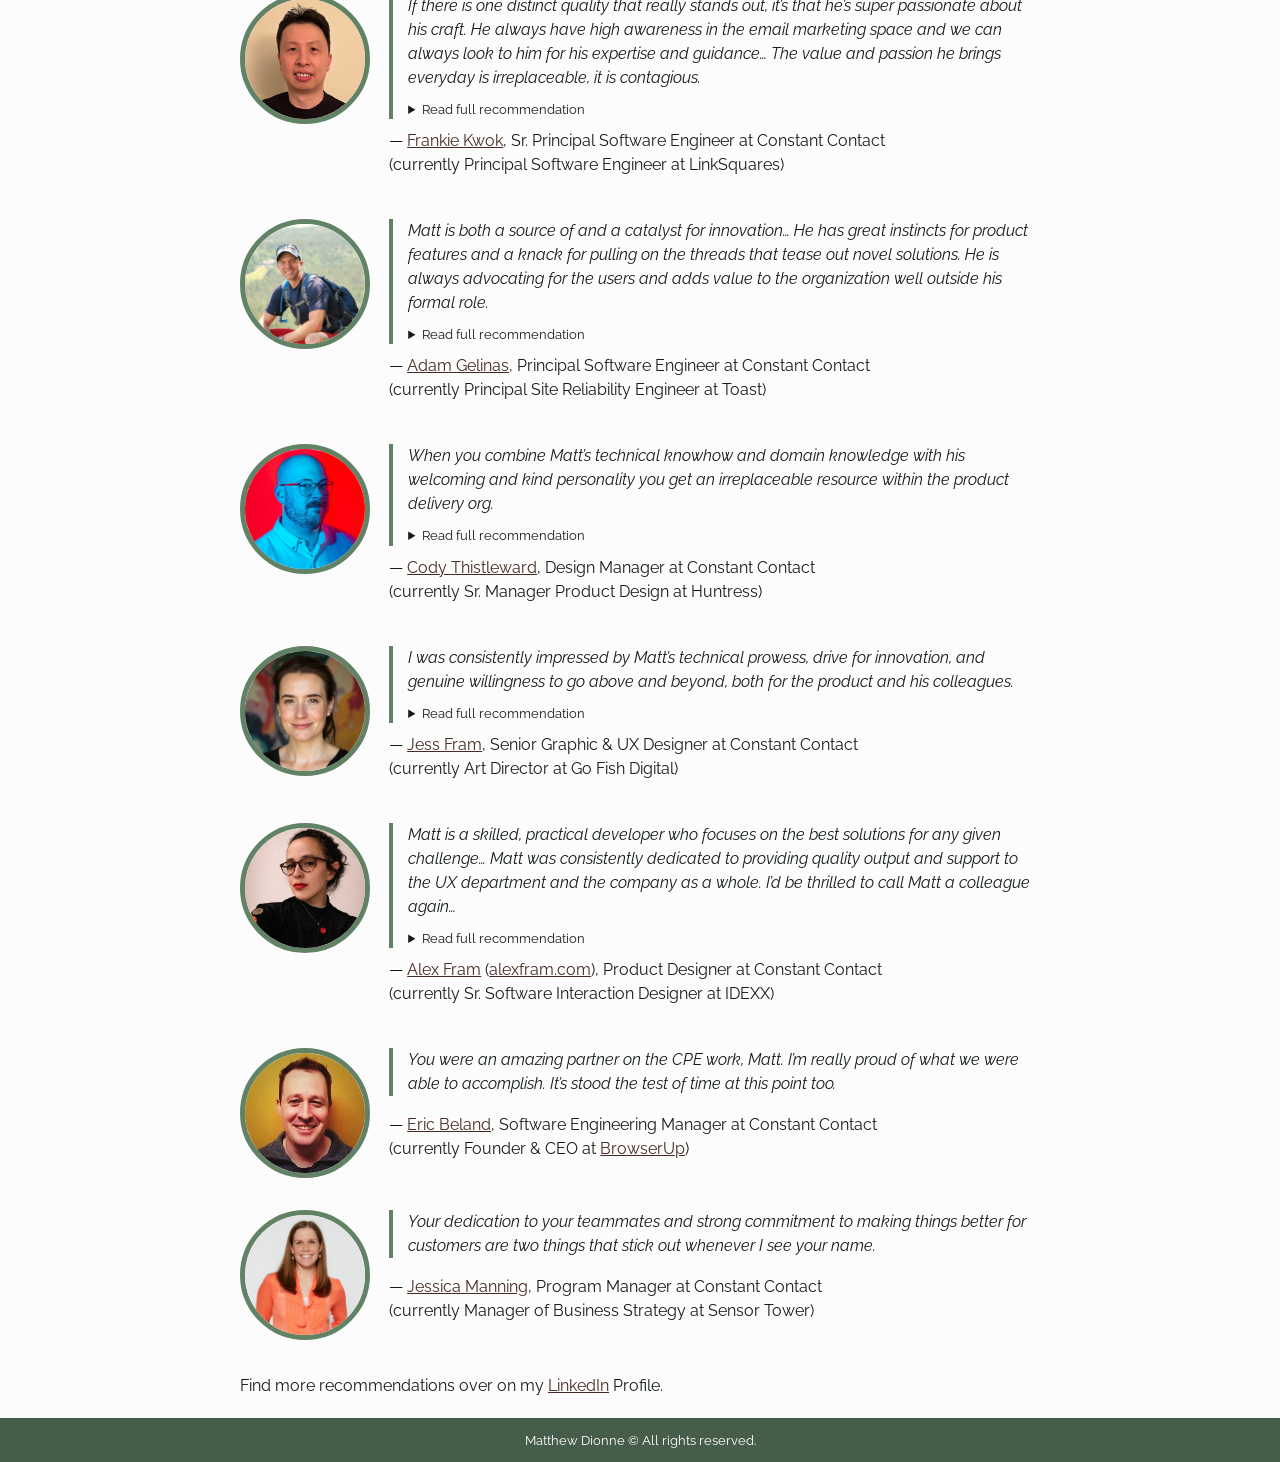
==== commit c58aee15: "added new reference and profile images to all references" ====
--- a/kind-words/index.html
+++ b/kind-words/index.html
@@ -21,6 +21,7 @@
       <article>
         <h2>Kind Words from Colleagues</h2>
         <figure>
+          <img src="/images/Maria-Davila.jpeg" alt="" width="120" height="120">
           <blockquote cite="https://www.linkedin.com/in/matthewdionne/details/recommendations/">
             <p>Matt has an outstanding eye for design and an intuitive understanding of how people consume digital content. He is constantly learning — keeping up with email trends, accessibility standards, evolving technologies, and the competitive landscape — and he brings those insights back to the team in practical, meaningful ways. He cares deeply about helping people communicate clearly and effectively, and it shows in everything he creates.</p>
             <details>
@@ -33,6 +34,7 @@
           <figcaption>— <a href="https://www.linkedin.com/in/maridavila1/" target="_blank">Mari Davila</a>, Software Engineer Manager at Constant Contact</figcaption>
         </figure>
         <figure>
+          <img src="/images/Tara-Natanson.jpeg" alt="" width="120" height="120">
           <blockquote cite="https://www.linkedin.com/in/matthewdionne/details/recommendations/">
             <p>Matt always looks at the work he is tasked with doing and takes it to the next level by considering the customer and the email ecosystem as a whole&#8230; He’s got his finger on the pulse of the industry and is always sending around relevant news articles to keep the rest of the team/company informed of recent changes. The customer has long been his focus and it shows in his work.</p>
             <details>
@@ -43,6 +45,7 @@
           <figcaption>— <a href="https://www.linkedin.com/in/tara-natanson/" target="_blank">Tara Natanson</a>, Manager ISP Relations at Constant Contact</figcaption>
         </figure>
         <figure>
+          <img src="/images/Dan-Dumont.png" alt="" width="120" height="120">
           <blockquote cite="https://www.linkedin.com/in/matthewdionne/details/recommendations/">
             <p>There is nobody I can recall who cares for his craft and his customers as much as Matt&#8230; From the technical side he’s a craftsman and very involved in the email industry. He along with others completely transformed the way we created and delivered email code by using a JSON-first approach.</p>
             <details>
@@ -53,9 +56,10 @@
               <p>Above all else, Matt is simply a great person, “one of the good ones.” He’s the type of individual you want to have on your team. He’s accountable, a great listener, motivator, and collaborator. He’s going to do big things!</p>
             </details>
           </blockquote>
-          <figcaption>— <a href="https://www.linkedin.com/in/danieldumont/" target="_blank">Dan Dumont</a>, Director of Engineering at Constant Contact</figcaption>
+          <figcaption>— <a href="https://www.linkedin.com/in/danieldumont/" target="_blank">Dan Dumont</a> (<a href="https://ddumont.dev" target="_blank">ddumont.dev</a>), Director of Engineering at Constant Contact</figcaption>
         </figure>
         <figure>
+          <img src="/images/Surabhi-Singh.jpeg" alt="" width="120" height="120">
           <blockquote cite="https://www.linkedin.com/in/matthewdionne/details/recommendations/">
             <p>Matt is one of those rare engineers who brings equal parts technical depth, product thinking, and genuine care to his work. He has an exceptional understanding of email, accessibility, and emerging Al experiences, and consistently pushes teams toward solutions that are thoughtful, scalable, and built to last&#8230; The Claude skills he introduced created a new level of collaboration between design and engineering, allowing me to work alongside him directly and shape the experience together.</p>
             <details>
@@ -65,9 +69,24 @@
               <p>Matt is the kind of engineer every product team hopes to have deeply technical, thoughtful about the bigger picture, and genuinely invested in building the right thing. He brings a rare combination of expertise, curiosity, and partnership that makes everyone around him better. I would gladly work with Matt again and highly recommend him to any team building ambitious Al-powered products.</p>
             </details>
           </blockquote>
-          <figcaption>— <a href="https://www.surabhiart.com" target="_blank">Surabhi Singh</a>, Sr. Visual Designer at Constant Contact</figcaption>
+          <figcaption>— <a href="https://www.linkedin.com/in/surabhi-design/" target="_blank">Surabhi Singh</a> (<a href="https://www.surabhiart.com" target="_blank">surabhiart.com</a>), Sr. Visual Designer at Constant Contact</figcaption>
         </figure>
         <figure>
+          <img src="/images/profile-image.png" alt="" width="120" height="120">
+          <blockquote cite="https://www.linkedin.com/in/matthewdionne/details/recommendations/">
+            <p>What I appreciated most about working with Matt was that he never looked at a problem from just a technical perspective. He consistently thought about the product, the customer, the long-term implications of our decisions, and how different pieces would come together across teams&#8230; I highly recommend Matt to any team looking for a strong technical leader, architect, and partner.</p>
+            <details>
+              <summary>Read full recommendation</summary>
+              <p>I’ve had the pleasure of working with Matt for many years. Although we were on different teams, our work frequently crossed paths, and I’ve always valued him as a technical partner.</p>
+              <p>For our Landing Page product and email content blocks, my team owned the backend content model while Matt owned the HTML document format. We spent countless hours whiteboarding, brainstorming architecture, and working through the integration between the two—particularly how the frontend and backend would work together and how variables would be resolved at render time. Matt consistently brought thoughtful ideas and strong technical judgment to these discussions, always keeping the customer experience in mind.</p>
+              <p>What I appreciated most about working with Matt was that he never looked at a problem from just a technical perspective. He consistently thought about the product, the customer, the long-term implications of our decisions, and how different pieces would come together across teams. He was also great at identifying potential issues early and helping the team navigate tradeoffs without losing sight of the end goal.</p>
+              <p>He’s collaborative, thoughtful, and always willing to have the hard conversations needed to get to the right solution. I highly recommend Matt to any team looking for a strong technical leader, architect, and partner.</p>
+            </details>
+          </blockquote>
+          <figcaption>— <a href="https://www.linkedin.com/in/swapna-gujju-81baa77a/" target="_blank">Swapna Gujju</a>, Principal Software Engineer at Constant Contact</figcaption>
+        </figure>
+        <figure>
+          <img src="/images/Frankie-Kwok.jpeg" alt="" width="120" height="120">
           <blockquote cite="https://www.linkedin.com/in/matthewdionne/details/recommendations/">
             <p>If there is one distinct quality that really stands out, it’s that he’s super passionate about his craft. He always have high awareness in the email marketing space and we can always look to him for his expertise and guidance&#8230; The value and passion he brings everyday is irreplaceable, it is contagious.</p>
             <details>
@@ -79,6 +98,7 @@
           <figcaption>— <a href="https://www.linkedin.com/in/frankkwok/" target="_blank">Frankie Kwok</a>, Sr. Principal Software Engineer at Constant Contact <br>(currently Principal Software Engineer at LinkSquares)</figcaption>
         </figure>
         <figure>
+          <img src="/images/Adam-Gelinas.jpeg" alt="" width="120" height="120">
           <blockquote cite="https://www.linkedin.com/in/matthewdionne/details/recommendations/">
             <p>Matt is both a source of and a catalyst for innovation&#8230; He has great instincts for product features and a knack for pulling on the threads that tease out novel solutions. He is always advocating for the users and adds value to the organization well outside his formal role.</p>
             <details>
@@ -89,6 +109,7 @@
           <figcaption>— <a href="https://www.linkedin.com/in/adam-gelinas-7276463/" target="_blank">Adam Gelinas</a>, Principal Software Engineer at Constant Contact <br>(currently Principal Site Reliability Engineer at Toast)</figcaption>
         </figure>
         <figure>
+          <img src="/images/Cody-Thistleward.jpeg" alt="" width="120" height="120">
           <blockquote cite="https://www.linkedin.com/in/matthewdionne/details/recommendations/">
             <p>When you combine Matt’s technical knowhow and domain knowledge with his welcoming and kind personality you get an irreplaceable resource within the product delivery org.</p>
             <details>
@@ -100,6 +121,7 @@
           <figcaption>— <a href="https://www.linkedin.com/in/codydesigner/" target="_blank">Cody Thistleward</a>, Design Manager at Constant Contact <br>(currently Sr. Manager Product Design at Huntress)</figcaption>
         </figure>
         <figure>
+          <img src="/images/Jess-Fram.jpeg" alt="" width="120" height="120">
           <blockquote cite="https://www.linkedin.com/in/matthewdionne/details/recommendations/">
             <p>I was consistently impressed by Matt’s technical prowess, drive for innovation, and genuine willingness to go above and beyond, both for the product and his colleagues.</p>
             <details>
@@ -110,6 +132,7 @@
           <figcaption>— <a href="https://www.linkedin.com/in/jessmarina/" target="_blank">Jess Fram</a>, Senior Graphic &amp; UX Designer at Constant Contact <br>(currently Art Director at Go Fish Digital)</figcaption>
         </figure>
         <figure>
+          <img src="/images/Alex-Fram.jpeg" alt="" width="120" height="120">
           <blockquote cite="https://www.linkedin.com/in/matthewdionne/details/recommendations/">
             <p>Matt is a skilled, practical developer who focuses on the best solutions for any given challenge&#8230; Matt was consistently dedicated to providing quality output and support to the UX department and the company as a whole. I’d be thrilled to call Matt a colleague again&#8230;</p>
             <details>
@@ -117,21 +140,23 @@
               <p>Matt is a skilled, practical developer who focuses on the best solutions for any given challenge. He is also possibly the most pleasant colleague I’ve ever had the pleasure of working with. We worked together directly on the Templates team under the UX group at Constant Contact, and then indirectly after I moved on to another focus under UX. Matt was consistently dedicated to providing quality output and support to the UX department and the company as a whole. I’d be thrilled to call Matt a colleague again in the future and highly recommend him for any team.</p>
             </details>
           </blockquote>
-          <figcaption>— <a href="https://www.linkedin.com/in/alexfram/" target="_blank">Alex Fram</a>, Product Designer at Constant Contact <br>(currently Sr. Software Interaction Designer at IDEXX)</figcaption>
+          <figcaption>— <a href="https://www.linkedin.com/in/alexfram/" target="_blank">Alex Fram</a> (<a href="http://www.alexfram.com" target="_blank">alexfram.com</a>), Product Designer at Constant Contact <br>(currently Sr. Software Interaction Designer at IDEXX)</figcaption>
         </figure>
         <figure>
+          <img src="/images/Eric-Beland.jpeg" alt="" width="120" height="120">
           <blockquote cite="https://www.linkedin.com/feed/update/urn:li:activity:7493719304236843008/">
             <p>You were an amazing partner on the CPE work, Matt. I’m really proud of what we were able to accomplish. It’s stood the test of time at this point too.</p>
           </blockquote>
           <figcaption>— <a href="https://www.linkedin.com/in/eric-beland-872b46/" target="_blank">Eric Beland</a>, Software Engineering Manager at Constant Contact <br>(currently Founder &amp; CEO at <a href="https://browserup.com/" target="_blank">BrowserUp</a>)</figcaption>
         </figure>
         <figure>
+          <img src="/images/Jessica-Manning.jpeg" alt="" width="120" height="120">
           <blockquote cite="https://www.linkedin.com/feed/update/urn:li:activity:7493719304236843008/">
             <p>Your dedication to your teammates and strong commitment to making things better for customers are two things that stick out whenever I see your name.</p>
           </blockquote>
           <figcaption>— <a href="https://www.linkedin.com/in/jessicamanning-customerexperience/" target="_blank">Jessica Manning</a>, Program Manager at Constant Contact <br>(currently Manager of Business Strategy at Sensor Tower)</figcaption>
         </figure>
-        <p>Find more recommendations over on my <a rel="me" href="https://www.linkedin.com/in/matthewdionne/details/recommendations/" target="_blank">LinkedIn</a> Profile.</p>
+        <p><br>Find more recommendations over on my <a rel="me" href="https://www.linkedin.com/in/matthewdionne/details/recommendations/" target="_blank">LinkedIn</a> Profile.</p>
       </article>
     </main>
   </div>
--- a/css/main.css
+++ b/css/main.css
@@ -27,13 +27,32 @@
 a {
   color: #472a24;
 }
-ul, figure {
+ul {
   margin: 0;
+}
+figure {
+  display: grid;
+  grid-template-columns: auto 1fr;
+  column-gap: 1.2rem;
+  align-items: start;
+  margin: 2rem 0 0;
+}
+figure > img {
+  grid-row: 1 / span 2;
+  width: 120px;
+  height: 120px;
+  border-radius: 50%;
+  object-fit: cover;
+  border: 5px solid #628266;
+}
+figure > blockquote,
+figure > figcaption {
+  grid-column: 2;
 }
 blockquote {
   border-left: 4px solid #628266;
   font-style: italic;
-  margin: 30px 0 0;
+  margin: 0;
   padding-left: 15px;
 }
 blockquote > p {
@@ -67,7 +86,7 @@
 }
 header img {
   width: 250px;
-  border-radius: 150px;
+  border-radius: 50%;
   outline: 7px solid #628266;
 }
 footer {
